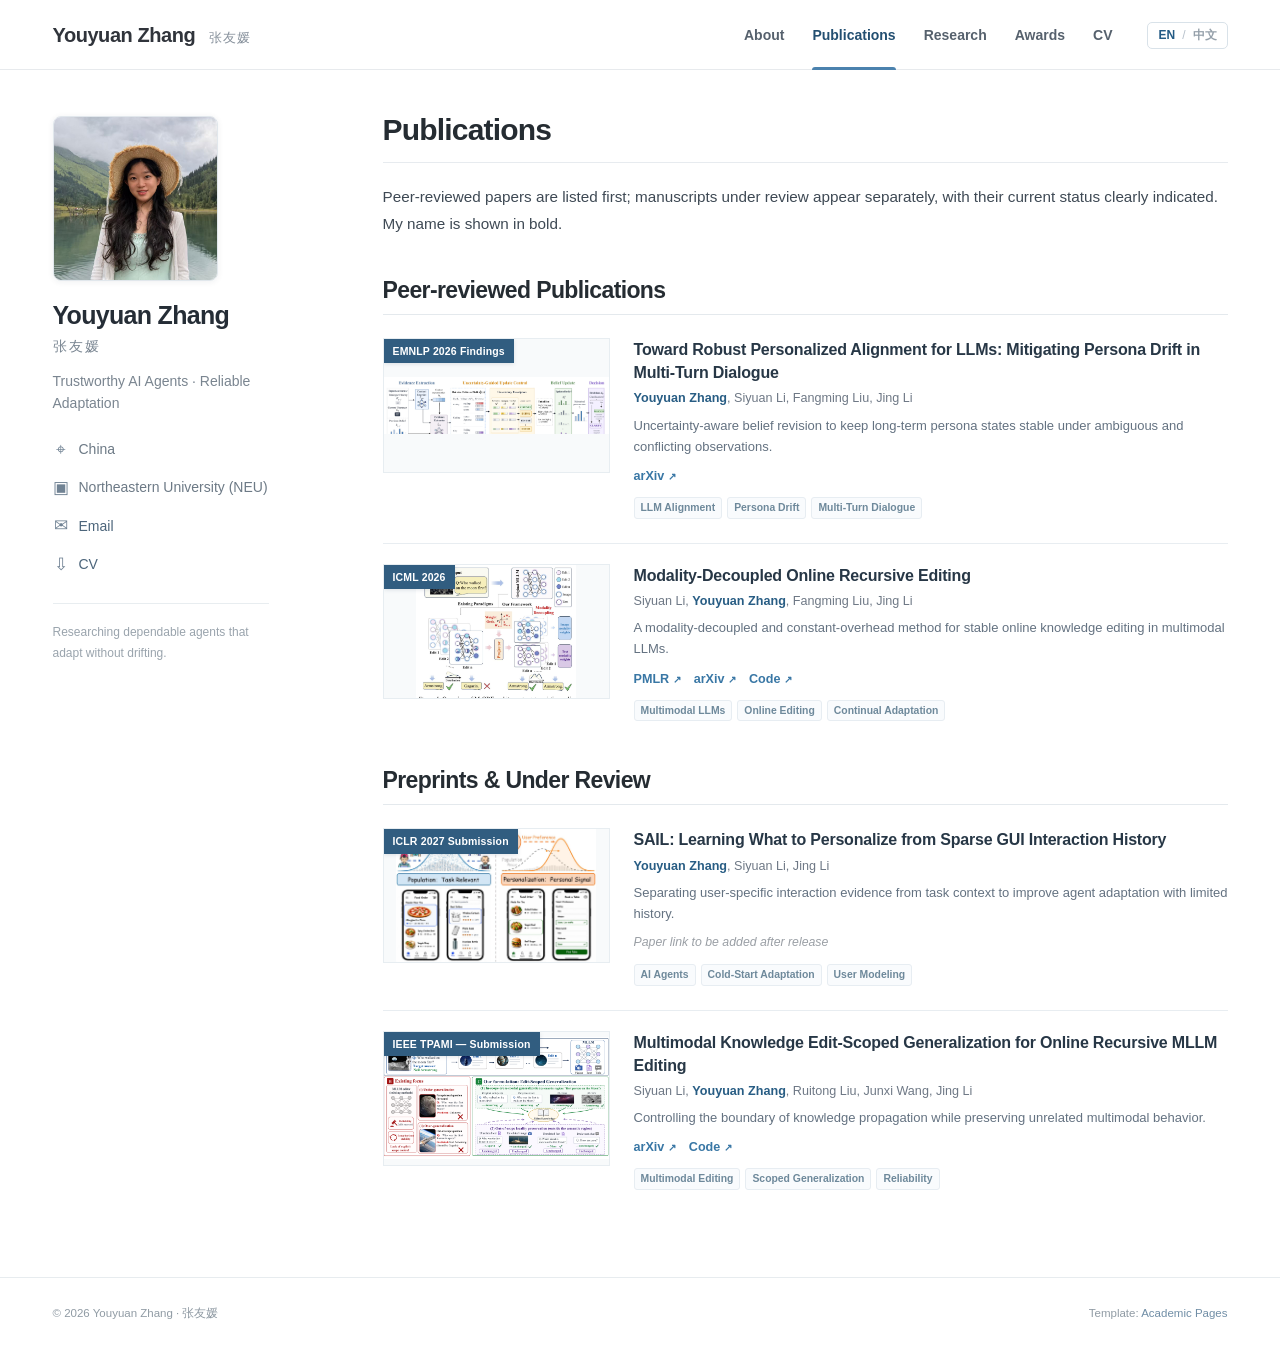
==== publications/index.html @ b9de0657 "Publish Youyuan Zhang academic homepage V5" ====
<!DOCTYPE html>

<html data-lang="en" lang="en">
<head><meta charset="utf-8"/><meta content="width=device-width,initial-scale=1" name="viewport"/><meta content="light" name="color-scheme"/><title>Publications – Youyuan Zhang</title><meta content="Academic homepage of Youyuan Zhang, researching trustworthy AI agents, multimodal learning, and reliable adaptation." name="description"/><link href="../assets/images/avatar.svg" rel="icon" type="image/svg+xml"/><link href="../assets/css/style.css" rel="stylesheet"/><script defer="" src="../assets/js/main.js"></script></head>
<body>
<header class="masthead"><div class="masthead-inner"><a class="site-title" href="../">Youyuan Zhang <span class="site-title-zh">张友媛</span></a><nav aria-label="Main navigation" class="site-nav"><a class="nav-link" href="../"><span class="i18n-en">About</span><span class="i18n-zh" lang="zh-CN">关于</span></a><a aria-current="page" class="nav-link active" href="../publications/"><span class="i18n-en">Publications</span><span class="i18n-zh" lang="zh-CN">论文</span></a><a class="nav-link" href="../research/"><span class="i18n-en">Research</span><span class="i18n-zh" lang="zh-CN">研究</span></a><a class="nav-link" href="../awards/"><span class="i18n-en">Awards</span><span class="i18n-zh" lang="zh-CN">奖项</span></a><a class="nav-link" href="../cv/"><span class="i18n-en">CV</span><span class="i18n-zh" lang="zh-CN">简历</span></a></nav><button aria-label="Switch website language" class="lang-toggle" id="language-toggle" type="button"><span data-choice="en">EN</span><span class="toggle-divider">/</span><span data-choice="zh">中文</span></button></div></header>
<div class="page-grid"><aside aria-label="Profile" class="sidebar"><div class="profile-card"><img alt="Portrait of Youyuan Zhang (张友媛)" class="avatar" src="../assets/images/profile-photo.jpg"/><div class="profile-name">Youyuan Zhang</div><div class="profile-name-zh">张友媛</div><p class="profile-bio"><span class="i18n-en">Trustworthy AI Agents · Reliable Adaptation</span><span class="i18n-zh" lang="zh-CN">可信 AI 智能体 · 可靠适应</span></p><ul class="profile-links">
<li><span aria-hidden="true" class="social-ico">⌖</span><span class="i18n-en">China</span><span class="i18n-zh" lang="zh-CN">中国</span></li>
<li><span aria-hidden="true" class="social-ico">▣</span><span class="i18n-en">Northeastern University (NEU)</span><span class="i18n-zh" lang="zh-CN">东北大学（NEU）</span></li>
<li><a href="mailto:youyuanzhang@outlook.com"><span aria-hidden="true" class="social-ico">✉</span>Email</a></li>
<li><a href="../files/Youyuan_Zhang_CV_Public.pdf" rel="noopener noreferrer" target="_blank"><span aria-hidden="true" class="social-ico">⇩</span>CV</a></li>
</ul><div class="profile-note"><span class="i18n-en">Researching dependable agents that adapt without drifting.</span><span class="i18n-zh" lang="zh-CN">研究能够持续适应且不发生累积漂移的可靠智能体。</span></div></div></aside>
<main class="content"><h1><span class="i18n-en">Publications</span><span class="i18n-zh" lang="zh-CN">论文发表</span></h1><p class="prose compact"><span class="i18n-en">Peer-reviewed papers are listed first; manuscripts under review appear separately, with their current status clearly indicated. My name is shown in bold.</span><span class="i18n-zh" lang="zh-CN">已接收的同行评审论文列于前，投稿与审稿中的论文单独列出，并明确标注当前状态。我的姓名以加粗形式显示。</span></p><section class="page-section" id="accepted"><h2 class="section-title"><span><span class="i18n-en">Peer-reviewed Publications</span><span class="i18n-zh" lang="zh-CN">已接收论文</span></span></h2><article class="paper-row"><div class="paper-visual"><img alt="CORE method illustration" loading="lazy" src="../assets/images/core-framework.png"/><span class="venue-badge">EMNLP 2026 Findings</span></div><div class="paper-meta"><h3 class="paper-title">Toward Robust Personalized Alignment for LLMs: Mitigating Persona Drift in Multi-Turn Dialogue</h3><p class="authors"><strong class="myname">Youyuan Zhang</strong>, Siyuan Li, Fangming Liu, Jing Li</p><p class="paper-abstract"><span class="i18n-en">Uncertainty-aware belief revision to keep long-term persona states stable under ambiguous and conflicting observations.</span><span class="i18n-zh" lang="zh-CN">通过不确定性感知的信念修订，在含糊或冲突反馈下维护长期稳定的用户状态。</span></p><div class="paper-links"><a class="paper-link" href="https://arxiv.org/abs/2609.12373" rel="noopener noreferrer" target="_blank">arXiv <span aria-hidden="true">↗</span></a></div><div class="paper-topics"><span class="topic">LLM Alignment</span> <span class="topic">Persona Drift</span> <span class="topic">Multi-Turn Dialogue</span></div></div></article><article class="paper-row"><div class="paper-visual"><img alt="M-ORE method illustration" loading="lazy" src="../assets/images/more-framework.png"/><span class="venue-badge">ICML 2026</span></div><div class="paper-meta"><h3 class="paper-title">Modality-Decoupled Online Recursive Editing</h3><p class="authors">Siyuan Li, <strong class="myname">Youyuan Zhang</strong>, Fangming Liu, Jing Li</p><p class="paper-abstract"><span class="i18n-en">A modality-decoupled and constant-overhead method for stable online knowledge editing in multimodal LLMs.</span><span class="i18n-zh" lang="zh-CN">通过模态解耦与恒定开销的递归更新，实现多模态大模型的稳定在线知识编辑。</span></p><div class="paper-links"><a class="paper-link" href="https://proceedings.mlr.press/v306/li26ji.html" rel="noopener noreferrer" target="_blank">PMLR <span aria-hidden="true">↗</span></a><a class="paper-link" href="https://arxiv.org/abs/2605.20273" rel="noopener noreferrer" target="_blank">arXiv <span aria-hidden="true">↗</span></a><a class="paper-link" href="https://github.com/lab-klc/M-ORE" rel="noopener noreferrer" target="_blank">Code <span aria-hidden="true">↗</span></a></div><div class="paper-topics"><span class="topic">Multimodal LLMs</span> <span class="topic">Online Editing</span> <span class="topic">Continual Adaptation</span></div></div></article></section><section class="page-section" id="under-review"><h2 class="section-title"><span><span class="i18n-en">Preprints &amp; Under Review</span><span class="i18n-zh" lang="zh-CN">预印本与审稿中</span></span></h2><article class="paper-row"><div class="paper-visual"><img alt="SAIL Figure 1 from the submitted manuscript: task relevance and user signal" loading="lazy" src="../assets/images/sail-figure1.jpg"/><span class="venue-badge">ICLR 2027 Submission</span></div><div class="paper-meta"><h3 class="paper-title">SAIL: Learning What to Personalize from Sparse GUI Interaction History</h3><p class="authors"><strong class="myname">Youyuan Zhang</strong>, Siyuan Li, Jing Li</p><p class="paper-abstract"><span class="i18n-en">Separating user-specific interaction evidence from task context to improve agent adaptation with limited history.</span><span class="i18n-zh" lang="zh-CN">分离用户特异性交互证据与任务上下文，提升有限历史条件下智能体的适应能力。</span></p><div class="paper-links"><span class="not-public"><span class="i18n-en">Paper link to be added after release</span><span class="i18n-zh" lang="zh-CN">论文公开后补充链接</span></span></div><div class="paper-topics"><span class="topic">AI Agents</span> <span class="topic">Cold-Start Adaptation</span> <span class="topic">User Modeling</span></div></div></article><article class="paper-row"><div class="paper-visual"><img alt="ScopeEdit Figure 1 from arXiv: edit-scoped generalization" loading="lazy" src="../assets/images/scopeedit-figure1.png"/><span class="venue-badge">IEEE TPAMI — Submission</span></div><div class="paper-meta"><h3 class="paper-title">Multimodal Knowledge Edit-Scoped Generalization for Online Recursive MLLM Editing</h3><p class="authors">Siyuan Li, <strong class="myname">Youyuan Zhang</strong>, Ruitong Liu, Junxi Wang, Jing Li</p><p class="paper-abstract"><span class="i18n-en">Controlling the boundary of knowledge propagation while preserving unrelated multimodal behavior.</span><span class="i18n-zh" lang="zh-CN">控制编辑知识的泛化边界，并保持与编辑无关的多模态行为。</span></p><div class="paper-links"><a class="paper-link" href="https://arxiv.org/abs/2607.01978" rel="noopener noreferrer" target="_blank">arXiv <span aria-hidden="true">↗</span></a><a class="paper-link" href="https://github.com/lab-klc/ScopeEdit" rel="noopener noreferrer" target="_blank">Code <span aria-hidden="true">↗</span></a></div><div class="paper-topics"><span class="topic">Multimodal Editing</span> <span class="topic">Scoped Generalization</span> <span class="topic">Reliability</span></div></div></article></section></main></div>
<footer class="footer"><div class="footer-inner"><span>© 2026 Youyuan Zhang · 张友媛</span><span class="template-credit">Template: <a href="https://github.com/academicpages/academicpages.github.io" rel="noopener noreferrer" target="_blank">Academic Pages</a></span></div></footer>
</body></html>
---- assets/css/style.css ----
:root{--bg:#fff;--ink:#262f3a;--light-ink:#526170;--muted:#8090a0;--border:#e4e9ee;--link:#316f9e;--blue:#294c68;--soft:#f5f8fb;--accent:#2a709d}
*{box-sizing:border-box}html{font-size:16px;scroll-behavior:smooth}body{margin:0;background:var(--bg);color:var(--ink);font-family:-apple-system,BlinkMacSystemFont,"Segoe UI",Roboto,"Helvetica Neue",Arial,"Noto Sans", "PingFang SC","Microsoft YaHei",sans-serif;-webkit-font-smoothing:antialiased;font-size:15px;line-height:1.75}a{color:var(--link);text-decoration:none}a:hover{text-decoration:underline;color:#174e7b}img{max-width:100%}h1,h2,h3,p{margin-top:0}h1,h2,h3{letter-spacing:-.027em;color:#252c32}p{margin-bottom:15px}
.i18n-zh{display:none}html[data-lang="zh"] .i18n-en{display:none!important}html[data-lang="zh"] .i18n-zh{display:initial!important}
.masthead{height:70px;border-bottom:1px solid #e7eaed;background:#fff;position:relative;z-index:10}.masthead-inner{max-width:1215px;padding:0 20px;margin:auto;display:flex;align-items:center;min-height:69px;gap:20px}.site-title{font-weight:750;font-size:20px;white-space:nowrap;color:#30343b;line-height:1.2;letter-spacing:-.45px}.site-title-zh{font-weight:500;font-size:13px;letter-spacing:1px;color:#87919c;padding-left:9px}.site-title:hover{color:#30343b;text-decoration:none}.site-nav{display:flex;gap:2px;align-items:stretch;margin-left:auto;height:70px;white-space:nowrap}.nav-link{display:inline-flex;align-items:center;justify-content:center;padding:0 13px;position:relative;color:#56616d;font-size:14px;font-weight:560}.nav-link:hover{color:#1e4b71;text-decoration:none}.nav-link.active{color:#234f71}.nav-link.active:after{content:"";height:3px;position:absolute;left:13px;right:13px;bottom:0;background:#4b82ae;border-radius:10px 10px 0 0}.lang-toggle{cursor:pointer;display:flex;align-items:center;justify-content:center;gap:7px;white-space:nowrap;border:1px solid #d9e2e9;color:#526577;background:#fff;border-radius:5px;padding:4px 10px;margin-left:2px;font-size:12px;font-weight:600}.lang-toggle [data-choice="en"]{color:#245b85}html[data-lang="zh"] .lang-toggle [data-choice="en"]{color:#95a0aa}html[data-lang="zh"] .lang-toggle [data-choice="zh"]{color:#245b85}.lang-toggle [data-choice="zh"]{color:#95a0aa}.toggle-divider{color:#b7c1cb;font-weight:400}
.page-grid{max-width:1215px;margin:39px auto 80px;padding:0 20px;display:grid;grid-template-columns:257px minmax(0,1fr);gap:73px;align-items:start}.sidebar{min-width:0}.profile-card{padding-top:7px}.avatar{height:175px;width:175px;object-fit:cover;border-radius:50%;border:1px solid #dce5ee;display:block;margin-bottom:18px}.profile-name{font-size:25px;font-weight:750;letter-spacing:-.7px;line-height:1.22;color:#252d36}.profile-name-zh{font-size:14px;color:#7b8793;margin-top:3px;letter-spacing:2px}.profile-bio{font-size:14px;color:#7a8590;max-width:236px;line-height:1.6;margin:12px 0 22px}.profile-links{list-style:none;margin:0;padding:0}.profile-links li{font-size:14px;color:#6d7a86;margin-bottom:12px;display:flex;align-items:center;gap:9px;line-height:1.55}.profile-links a{color:#4c657b;display:flex;align-items:center;gap:9px}.profile-links a:hover{color:#0d608f}.social-ico{display:inline-flex;justify-content:center;align-items:center;font-family:Arial,sans-serif;font-size:17px;font-weight:500;color:#718394;width:17px;flex:0 0 17px}.profile-note{margin-top:25px;padding-top:18px;border-top:1px solid #e8edf0;max-width:216px;color:#9aa4ad;font-size:12px;line-height:1.7}
.content{min-width:0;max-width:880px}.content>h1{font-size:30px;font-weight:750;line-height:1.25;margin:2px 0 20px;padding-bottom:13px;border-bottom:1px solid #e7ebef}.lead{margin-top:9px}.prose{font-size:15.25px;line-height:1.82;color:#3e4954;max-width:850px;text-wrap:pretty}.prose b,.prose strong{color:#233f56}.prose.compact{margin-top:17px;margin-bottom:24px}.research-tags{display:flex;gap:8px;flex-wrap:wrap;margin:20px 0 15px}.topic{display:inline-block;vertical-align:middle;font-size:11.5px;font-weight:620;line-height:1.5;color:#61798e;border:1px solid #dce6ee;background:#f7fafc;border-radius:3px;padding:3px 8px;white-space:nowrap}
.page-section{margin-top:37px}.section-title{font-size:23px;font-weight:750;line-height:1.35;margin-bottom:16px;padding-bottom:8px;border-bottom:1px solid #e4e9ed;display:flex;gap:9px;align-items:center}.section-emoji{font-size:21px;line-height:1.3;font-weight:400}.timeline-entry{display:grid;grid-template-columns:155px 1fr;gap:10px;padding:8px 0}.timeline-date{font-size:13px;color:#61788d;font-style:italic;padding-top:3px;white-space:nowrap}.timeline-content{font-size:14px;color:#506070}.timeline-content strong{font-size:15px;color:#334859}.text-muted{color:#778897;font-size:13px;margin-top:2px}.text-muted b{color:#506d84}
.news-list{list-style:none;padding:0;margin:7px 0}.news-list li{display:grid;grid-template-columns:86px 1fr;gap:11px;margin:0 0 11px;font-size:14.5px;color:#465361;line-height:1.7}.news-list time{color:#376c90;font-weight:700;font-size:13.5px;line-height:1.82;white-space:nowrap}.news-list strong{color:#354958}.simple-list{margin:6px 0 0;padding-left:18px;color:#4c5866}.simple-list li{margin-bottom:7px;font-size:14px}.inline-more{display:inline-block;font-size:13px;margin-top:13px}
.paper-row{display:grid;grid-template-columns:227px 1fr;gap:24px;padding:20px 0 24px;border-bottom:1px solid #e8edf1;min-height:167px}.paper-row:first-of-type{padding-top:7px}.paper-row:last-child{border-bottom:0;padding-bottom:7px}.paper-visual{width:227px;height:135px;position:relative;background:#f8fafb;border:1px solid #e7edf1;display:flex;align-items:center;justify-content:center;overflow:hidden}.paper-visual img{width:100%;height:100%;object-fit:contain}.venue-badge{display:block;position:absolute;left:0;top:0;background:#315d80;color:#fff;font-size:10.5px;letter-spacing:.15px;padding:3px 9px;font-weight:700;box-shadow:0 1px 4px #1d355320}.paper-meta{min-width:0}.paper-title{font-size:16px;font-weight:730;margin:0 0 4px;line-height:1.45;letter-spacing:-.2px;color:#273746}.authors{font-size:12.6px;color:#6e7885;line-height:1.6;margin:0 0 6px}.myname{color:#285d84;font-weight:760}.paper-abstract{font-size:13px;color:#647281;line-height:1.64;margin:5px 0 8px}.paper-links{display:flex;align-items:center;gap:13px;flex-wrap:wrap;margin:7px 0 10px}.paper-link{font-size:12.6px;font-weight:700;color:#3977a5}.paper-link span{font-size:10px}.not-public{font-size:12.3px;color:#9a9fa5;font-style:italic}.paper-topics{display:flex;gap:5px;flex-wrap:wrap}.paper-topics .topic{font-size:10.4px;padding:2px 6px;color:#6e899b;background:#f9fbfd;border-color:#e7edf2}
.focus-grid{display:grid;grid-template-columns:repeat(3,minmax(0,1fr));gap:12px}.focus-card{padding:16px 18px 17px;border:1px solid #e2e9ef;background:#f9fbfd;border-radius:4px}.focus-number{font-size:12px;font-weight:700;color:#6491ad}.focus-card h3{font-size:15px;margin:6px 0 7px;color:#314c61}.focus-card p{font-size:12.7px;line-height:1.65;color:#6b7885;margin:0}.exp-entry{display:grid;grid-template-columns:150px 1fr;gap:20px;border-bottom:1px solid #edf0f2;padding:12px 0 16px}.exp-entry:last-child{border:0}.exp-dates{font-size:13px;color:#62819b;padding-top:3px}.exp-body h3{margin:0 0 4px;font-size:16px;color:#364e61}.exp-body p{margin:0;color:#5d6b79;font-size:13.7px;line-height:1.78}.exp-body .exp-sub{color:#8996a1;margin:-2px 0 7px;font-size:12.4px}.skill-table{border-top:1px solid #e4e9ed}.skill-table>div{padding:13px 0;border-bottom:1px solid #e8edf0;display:grid;grid-template-columns:128px 1fr;gap:15px;line-height:1.7;font-size:13.2px}.skill-table strong{color:#476784}.skill-table span{color:#667482}
.award-summary{display:grid;grid-template-columns:repeat(3,minmax(0,1fr));border:1px solid #e2eaf0;border-radius:5px;background:#f8fafc;margin:18px 0 34px}.stat{padding:21px 10px 22px;text-align:center;border-right:1px solid #e2eaf0}.stat:last-child{border:0}.stat-val{font-family:Georgia,serif;font-size:32px;font-weight:700;color:#305d7e;display:block;line-height:1.3}.stat-label{font-size:12.3px;color:#7b8792}.award-list{list-style:none;padding:0;margin:0}.award-list li{display:flex;justify-content:space-between;gap:20px;align-items:baseline;padding:13px 2px;border-bottom:1px solid #edf1f3;line-height:1.5}.award-list strong{font-size:14px;color:#415668;font-weight:630}.award-list span{font-size:12.5px;color:#7890a1;white-space:nowrap}.download-row{display:flex;align-items:center;gap:17px;margin:22px 0 23px;flex-wrap:wrap}.primary-button{padding:8px 15px;border-radius:4px;background:#315f84;color:white;font-size:13px;font-weight:700}.primary-button:hover{background:#214d70;text-decoration:none;color:white}.download-row>span{font-size:12.6px;color:#8e9aa5}.pdf-viewer{display:block;border:1px solid #e3e8ed;width:100%;min-height:960px;background:#f6f7f8;border-radius:4px}
.footer{border-top:1px solid #e7ecef;color:#909ba4;font-size:11.5px;padding:25px 0 34px;margin-top:50px}.footer-inner{max-width:1215px;padding:0 20px;margin:auto;display:flex;justify-content:space-between;gap:14px;flex-wrap:wrap}.footer a{color:#708ea6}
@media(max-width:1020px){.page-grid{gap:38px;grid-template-columns:205px 1fr}.avatar{width:156px;height:156px}.profile-name{font-size:22px}.site-title-zh{display:none}.paper-row{grid-template-columns:200px 1fr;gap:17px}.paper-visual{width:200px;height:126px}.paper-title{font-size:14.7px}}
@media(max-width:760px){.masthead{height:auto}.masthead-inner{min-height:59px;padding:7px 17px;flex-wrap:wrap;row-gap:0}.site-title{font-size:19px;flex:1}.site-nav{order:3;width:100%;height:43px;margin:0;gap:2px;justify-content:space-between;overflow:auto}.nav-link{font-size:12.2px;padding:0 7px;min-width:fit-content}.nav-link.active:after{left:7px;right:7px}.lang-toggle{margin-left:auto}.page-grid{display:block;margin:27px auto 47px;padding:0 19px}.sidebar{border-bottom:1px solid #e7edf0;margin-bottom:26px;padding-bottom:19px}.profile-card{display:grid;grid-template-columns:106px 1fr;column-gap:16px;align-items:start;padding:0}.avatar{width:102px;height:102px;grid-row:span 4;margin:0}.profile-name{font-size:20px;margin-top:0}.profile-name-zh{margin-top:1px}.profile-bio{margin:8px 0 12px;max-width:none;font-size:12px}.profile-links{grid-column:2;display:flex;gap:12px;flex-wrap:wrap}.profile-links li{font-size:11.5px;margin:0}.profile-links li:nth-child(1),.profile-links li:nth-child(2){display:none}.social-ico{font-size:14px}.profile-note{display:none}.content>h1{font-size:26px}.page-section{margin-top:32px}.paper-row{grid-template-columns:160px 1fr;gap:14px}.paper-visual{width:160px;height:116px}.paper-title{font-size:14.3px}.paper-abstract{display:none}.authors{font-size:11.5px}.paper-topics .topic{font-size:10px}.venue-badge{font-size:9px}.focus-grid{grid-template-columns:1fr}.exp-entry{grid-template-columns:1fr;gap:3px}.exp-dates{padding:0}.pdf-viewer{min-height:560px}}
@media(max-width:485px){.page-grid{padding:0 15px}.content>h1{font-size:24px}.prose{font-size:14.6px}.section-title{font-size:21px}.paper-row{grid-template-columns:1fr;gap:9px;padding:18px 0}.paper-visual{width:100%;height:143px}.paper-meta{padding:0 1px}.paper-abstract{display:block;font-size:12.6px}.paper-title{font-size:15px}.paper-topics .topic{font-size:10.5px}.timeline-entry{grid-template-columns:1fr;gap:1px}.timeline-date{font-size:12px}.news-list li{grid-template-columns:70px 1fr;gap:4px}.news-list time{font-size:12px}.news-list div{font-size:13px}.award-summary{grid-template-columns:repeat(3,minmax(0,1fr))}.stat-val{font-size:25px}.stat-label{font-size:10px}.award-list li{align-items:flex-start;flex-direction:column;gap:6px}}
@media(prefers-reduced-motion:reduce){html{scroll-behavior:auto}}
/* Keep academic section titles and sidebar download links together. */
.section-title>span:not(.section-emoji){flex:1;white-space:nowrap}
.profile-links li a{white-space:nowrap}
/* Long bilingual section headings wrap gracefully on narrow phones. */
@media(max-width:420px){.section-title>span:not(.section-emoji){white-space:normal;overflow-wrap:anywhere}}
/* Spacing for the additional Sony engineering project in the Research section. */
.exp-body .exp-detail{margin-top:9px}

/* v3: Full-frame photo rather than the former large circular face crop. */
.avatar{display:block;width:165px;height:auto;aspect-ratio:auto;object-fit:contain;object-position:center;border-radius:8px;border:1px solid #e1e7ec;box-shadow:0 1px 6px rgba(24,45,61,.07);margin-bottom:19px}
@media(max-width:1020px){.avatar{width:155px;height:auto;border-radius:8px}}
@media(max-width:760px){.avatar{width:104px;height:auto;border-radius:6px}}
/* The full home experience and awards now have comfortable scanning rhythm. */
#experience .exp-entry{padding:13px 0 18px}
#experience .exp-body p{margin-bottom:8px}
#experience .exp-body .exp-sub{margin-bottom:8px}
#experience .exp-detail{margin-top:7px}
.experience-skills{margin-top:13px;padding:12px 15px;background:#f8fafc;border-left:3px solid #a6c2d7;display:flex;flex-wrap:wrap;column-gap:15px;row-gap:2px;font-size:12.5px;color:#667c8d;line-height:1.8}
.experience-skills strong{color:#3b617d}
.home-awards .award-intro{font-size:13.5px;color:#667787;line-height:1.7;margin:3px 0 18px}
.home-awards .award-intro strong{color:#3c647f}
.award-subtitle{font-size:15.5px;font-weight:690;letter-spacing:0;color:#3e5b70;margin:21px 0 8px}
.home-award-list{border-top:1px solid #edf1f3}
.home-award-list li{padding:9px 2px;align-items:baseline}
.home-award-list li strong{font-size:13.8px;line-height:1.5;flex:1 1 auto;min-width:0}
.home-award-list li .award-result{font-size:12.3px;color:#688299;flex:0 0 auto;text-align:right;white-space:normal;max-width:43%}
@media(max-width:620px){.home-award-list li{flex-direction:column;gap:2px;align-items:flex-start}.home-award-list li .award-result{max-width:100%;text-align:left}.experience-skills{font-size:12px}}
@media(max-width:620px){.home-award-list li strong{display:block;width:100%;max-width:100%;overflow-wrap:anywhere}}
.home-award-list li strong .i18n-en,.home-award-list li strong .i18n-zh{white-space:normal;overflow-wrap:anywhere;font-size:inherit;color:inherit}
.home-award-list li .award-result .i18n-en,.home-award-list li .award-result .i18n-zh{white-space:normal}
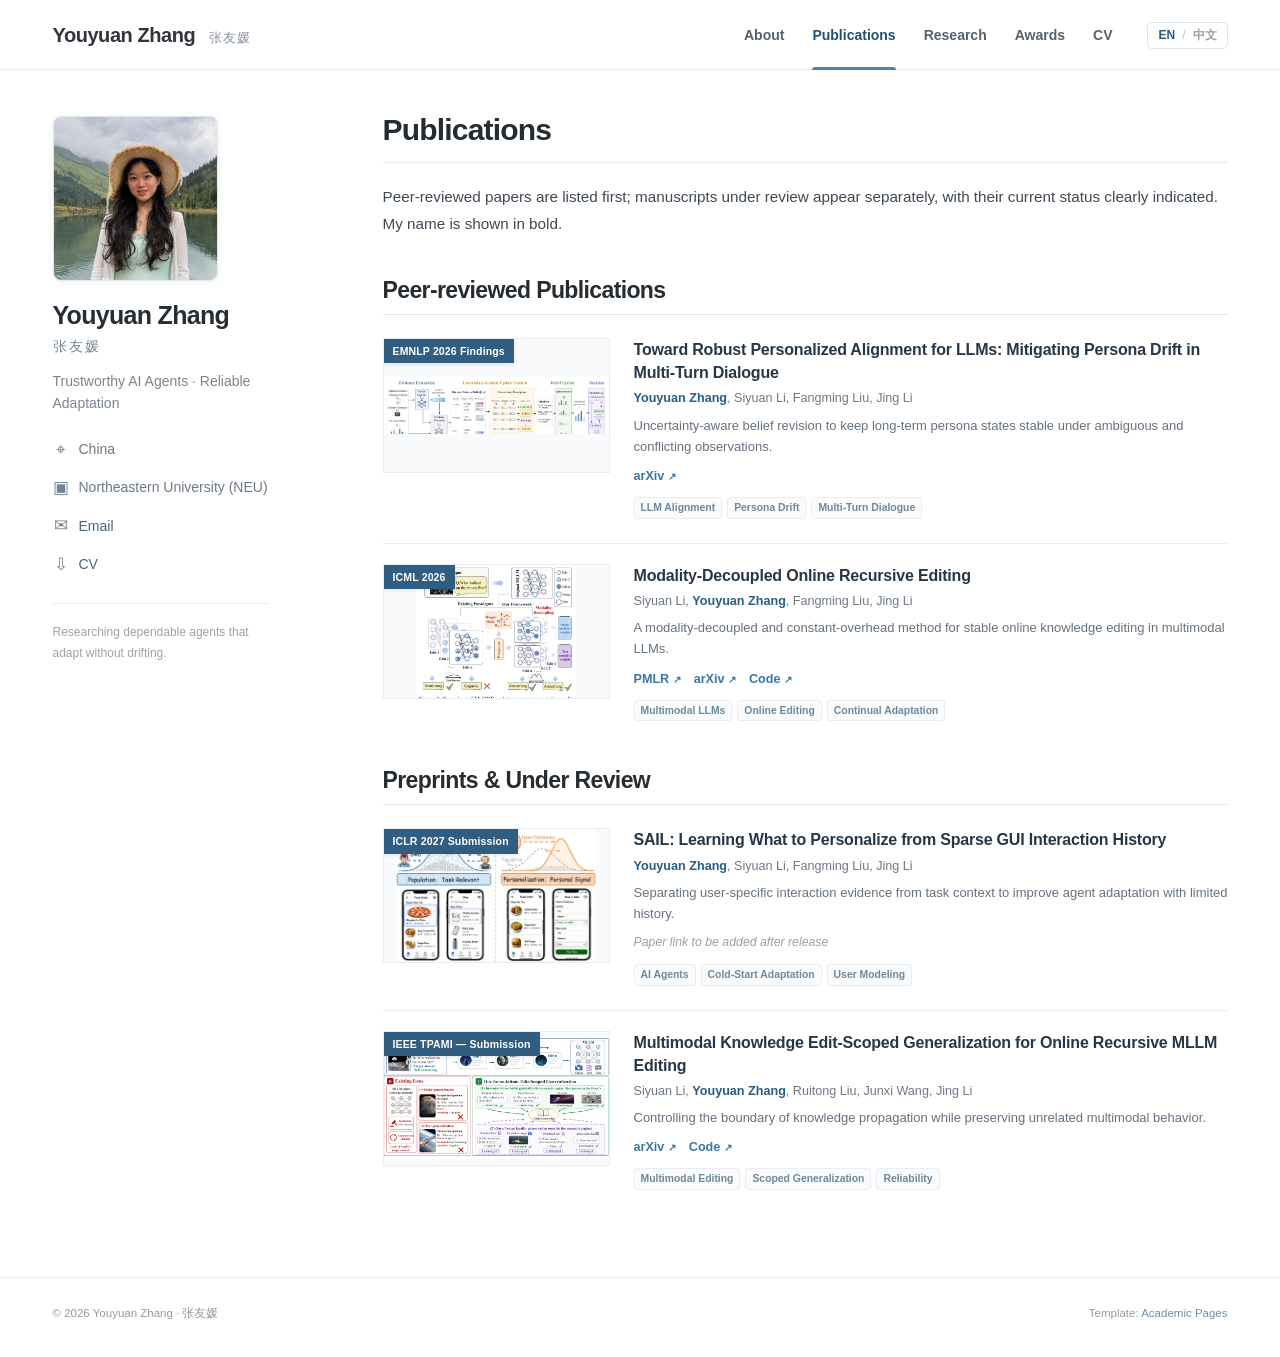
==== commit 06e66ab9: "Add Fangming Liu to SAIL author list" ====
--- a/publications/index.html
+++ b/publications/index.html
@@ -10,6 +10,6 @@
 <li><a href="mailto:youyuanzhang@outlook.com"><span aria-hidden="true" class="social-ico">✉</span>Email</a></li>
 <li><a href="../files/Youyuan_Zhang_CV_Public.pdf" rel="noopener noreferrer" target="_blank"><span aria-hidden="true" class="social-ico">⇩</span>CV</a></li>
 </ul><div class="profile-note"><span class="i18n-en">Researching dependable agents that adapt without drifting.</span><span class="i18n-zh" lang="zh-CN">研究能够持续适应且不发生累积漂移的可靠智能体。</span></div></div></aside>
-<main class="content"><h1><span class="i18n-en">Publications</span><span class="i18n-zh" lang="zh-CN">论文发表</span></h1><p class="prose compact"><span class="i18n-en">Peer-reviewed papers are listed first; manuscripts under review appear separately, with their current status clearly indicated. My name is shown in bold.</span><span class="i18n-zh" lang="zh-CN">已接收的同行评审论文列于前，投稿与审稿中的论文单独列出，并明确标注当前状态。我的姓名以加粗形式显示。</span></p><section class="page-section" id="accepted"><h2 class="section-title"><span><span class="i18n-en">Peer-reviewed Publications</span><span class="i18n-zh" lang="zh-CN">已接收论文</span></span></h2><article class="paper-row"><div class="paper-visual"><img alt="CORE method illustration" loading="lazy" src="../assets/images/core-framework.png"/><span class="venue-badge">EMNLP 2026 Findings</span></div><div class="paper-meta"><h3 class="paper-title">Toward Robust Personalized Alignment for LLMs: Mitigating Persona Drift in Multi-Turn Dialogue</h3><p class="authors"><strong class="myname">Youyuan Zhang</strong>, Siyuan Li, Fangming Liu, Jing Li</p><p class="paper-abstract"><span class="i18n-en">Uncertainty-aware belief revision to keep long-term persona states stable under ambiguous and conflicting observations.</span><span class="i18n-zh" lang="zh-CN">通过不确定性感知的信念修订，在含糊或冲突反馈下维护长期稳定的用户状态。</span></p><div class="paper-links"><a class="paper-link" href="https://arxiv.org/abs/2609.12373" rel="noopener noreferrer" target="_blank">arXiv <span aria-hidden="true">↗</span></a></div><div class="paper-topics"><span class="topic">LLM Alignment</span> <span class="topic">Persona Drift</span> <span class="topic">Multi-Turn Dialogue</span></div></div></article><article class="paper-row"><div class="paper-visual"><img alt="M-ORE method illustration" loading="lazy" src="../assets/images/more-framework.png"/><span class="venue-badge">ICML 2026</span></div><div class="paper-meta"><h3 class="paper-title">Modality-Decoupled Online Recursive Editing</h3><p class="authors">Siyuan Li, <strong class="myname">Youyuan Zhang</strong>, Fangming Liu, Jing Li</p><p class="paper-abstract"><span class="i18n-en">A modality-decoupled and constant-overhead method for stable online knowledge editing in multimodal LLMs.</span><span class="i18n-zh" lang="zh-CN">通过模态解耦与恒定开销的递归更新，实现多模态大模型的稳定在线知识编辑。</span></p><div class="paper-links"><a class="paper-link" href="https://proceedings.mlr.press/v306/li26ji.html" rel="noopener noreferrer" target="_blank">PMLR <span aria-hidden="true">↗</span></a><a class="paper-link" href="https://arxiv.org/abs/2605.20273" rel="noopener noreferrer" target="_blank">arXiv <span aria-hidden="true">↗</span></a><a class="paper-link" href="https://github.com/lab-klc/M-ORE" rel="noopener noreferrer" target="_blank">Code <span aria-hidden="true">↗</span></a></div><div class="paper-topics"><span class="topic">Multimodal LLMs</span> <span class="topic">Online Editing</span> <span class="topic">Continual Adaptation</span></div></div></article></section><section class="page-section" id="under-review"><h2 class="section-title"><span><span class="i18n-en">Preprints &amp; Under Review</span><span class="i18n-zh" lang="zh-CN">预印本与审稿中</span></span></h2><article class="paper-row"><div class="paper-visual"><img alt="SAIL Figure 1 from the submitted manuscript: task relevance and user signal" loading="lazy" src="../assets/images/sail-figure1.jpg"/><span class="venue-badge">ICLR 2027 Submission</span></div><div class="paper-meta"><h3 class="paper-title">SAIL: Learning What to Personalize from Sparse GUI Interaction History</h3><p class="authors"><strong class="myname">Youyuan Zhang</strong>, Siyuan Li, Jing Li</p><p class="paper-abstract"><span class="i18n-en">Separating user-specific interaction evidence from task context to improve agent adaptation with limited history.</span><span class="i18n-zh" lang="zh-CN">分离用户特异性交互证据与任务上下文，提升有限历史条件下智能体的适应能力。</span></p><div class="paper-links"><span class="not-public"><span class="i18n-en">Paper link to be added after release</span><span class="i18n-zh" lang="zh-CN">论文公开后补充链接</span></span></div><div class="paper-topics"><span class="topic">AI Agents</span> <span class="topic">Cold-Start Adaptation</span> <span class="topic">User Modeling</span></div></div></article><article class="paper-row"><div class="paper-visual"><img alt="ScopeEdit Figure 1 from arXiv: edit-scoped generalization" loading="lazy" src="../assets/images/scopeedit-figure1.png"/><span class="venue-badge">IEEE TPAMI — Submission</span></div><div class="paper-meta"><h3 class="paper-title">Multimodal Knowledge Edit-Scoped Generalization for Online Recursive MLLM Editing</h3><p class="authors">Siyuan Li, <strong class="myname">Youyuan Zhang</strong>, Ruitong Liu, Junxi Wang, Jing Li</p><p class="paper-abstract"><span class="i18n-en">Controlling the boundary of knowledge propagation while preserving unrelated multimodal behavior.</span><span class="i18n-zh" lang="zh-CN">控制编辑知识的泛化边界，并保持与编辑无关的多模态行为。</span></p><div class="paper-links"><a class="paper-link" href="https://arxiv.org/abs/2607.01978" rel="noopener noreferrer" target="_blank">arXiv <span aria-hidden="true">↗</span></a><a class="paper-link" href="https://github.com/lab-klc/ScopeEdit" rel="noopener noreferrer" target="_blank">Code <span aria-hidden="true">↗</span></a></div><div class="paper-topics"><span class="topic">Multimodal Editing</span> <span class="topic">Scoped Generalization</span> <span class="topic">Reliability</span></div></div></article></section></main></div>
+<main class="content"><h1><span class="i18n-en">Publications</span><span class="i18n-zh" lang="zh-CN">论文发表</span></h1><p class="prose compact"><span class="i18n-en">Peer-reviewed papers are listed first; manuscripts under review appear separately, with their current status clearly indicated. My name is shown in bold.</span><span class="i18n-zh" lang="zh-CN">已接收的同行评审论文列于前，投稿与审稿中的论文单独列出，并明确标注当前状态。我的姓名以加粗形式显示。</span></p><section class="page-section" id="accepted"><h2 class="section-title"><span><span class="i18n-en">Peer-reviewed Publications</span><span class="i18n-zh" lang="zh-CN">已接收论文</span></span></h2><article class="paper-row"><div class="paper-visual"><img alt="CORE method illustration" loading="lazy" src="../assets/images/core-framework.png"/><span class="venue-badge">EMNLP 2026 Findings</span></div><div class="paper-meta"><h3 class="paper-title">Toward Robust Personalized Alignment for LLMs: Mitigating Persona Drift in Multi-Turn Dialogue</h3><p class="authors"><strong class="myname">Youyuan Zhang</strong>, Siyuan Li, Fangming Liu, Jing Li</p><p class="paper-abstract"><span class="i18n-en">Uncertainty-aware belief revision to keep long-term persona states stable under ambiguous and conflicting observations.</span><span class="i18n-zh" lang="zh-CN">通过不确定性感知的信念修订，在含糊或冲突反馈下维护长期稳定的用户状态。</span></p><div class="paper-links"><a class="paper-link" href="https://arxiv.org/abs/2609.12373" rel="noopener noreferrer" target="_blank">arXiv <span aria-hidden="true">↗</span></a></div><div class="paper-topics"><span class="topic">LLM Alignment</span> <span class="topic">Persona Drift</span> <span class="topic">Multi-Turn Dialogue</span></div></div></article><article class="paper-row"><div class="paper-visual"><img alt="M-ORE method illustration" loading="lazy" src="../assets/images/more-framework.png"/><span class="venue-badge">ICML 2026</span></div><div class="paper-meta"><h3 class="paper-title">Modality-Decoupled Online Recursive Editing</h3><p class="authors">Siyuan Li, <strong class="myname">Youyuan Zhang</strong>, Fangming Liu, Jing Li</p><p class="paper-abstract"><span class="i18n-en">A modality-decoupled and constant-overhead method for stable online knowledge editing in multimodal LLMs.</span><span class="i18n-zh" lang="zh-CN">通过模态解耦与恒定开销的递归更新，实现多模态大模型的稳定在线知识编辑。</span></p><div class="paper-links"><a class="paper-link" href="https://proceedings.mlr.press/v306/li26ji.html" rel="noopener noreferrer" target="_blank">PMLR <span aria-hidden="true">↗</span></a><a class="paper-link" href="https://arxiv.org/abs/2605.20273" rel="noopener noreferrer" target="_blank">arXiv <span aria-hidden="true">↗</span></a><a class="paper-link" href="https://github.com/lab-klc/M-ORE" rel="noopener noreferrer" target="_blank">Code <span aria-hidden="true">↗</span></a></div><div class="paper-topics"><span class="topic">Multimodal LLMs</span> <span class="topic">Online Editing</span> <span class="topic">Continual Adaptation</span></div></div></article></section><section class="page-section" id="under-review"><h2 class="section-title"><span><span class="i18n-en">Preprints &amp; Under Review</span><span class="i18n-zh" lang="zh-CN">预印本与审稿中</span></span></h2><article class="paper-row"><div class="paper-visual"><img alt="SAIL Figure 1 from the submitted manuscript: task relevance and user signal" loading="lazy" src="../assets/images/sail-figure1.jpg"/><span class="venue-badge">ICLR 2027 Submission</span></div><div class="paper-meta"><h3 class="paper-title">SAIL: Learning What to Personalize from Sparse GUI Interaction History</h3><p class="authors"><strong class="myname">Youyuan Zhang</strong>, Siyuan Li, Fangming Liu, Jing Li</p><p class="paper-abstract"><span class="i18n-en">Separating user-specific interaction evidence from task context to improve agent adaptation with limited history.</span><span class="i18n-zh" lang="zh-CN">分离用户特异性交互证据与任务上下文，提升有限历史条件下智能体的适应能力。</span></p><div class="paper-links"><span class="not-public"><span class="i18n-en">Paper link to be added after release</span><span class="i18n-zh" lang="zh-CN">论文公开后补充链接</span></span></div><div class="paper-topics"><span class="topic">AI Agents</span> <span class="topic">Cold-Start Adaptation</span> <span class="topic">User Modeling</span></div></div></article><article class="paper-row"><div class="paper-visual"><img alt="ScopeEdit Figure 1 from arXiv: edit-scoped generalization" loading="lazy" src="../assets/images/scopeedit-figure1.png"/><span class="venue-badge">IEEE TPAMI — Submission</span></div><div class="paper-meta"><h3 class="paper-title">Multimodal Knowledge Edit-Scoped Generalization for Online Recursive MLLM Editing</h3><p class="authors">Siyuan Li, <strong class="myname">Youyuan Zhang</strong>, Ruitong Liu, Junxi Wang, Jing Li</p><p class="paper-abstract"><span class="i18n-en">Controlling the boundary of knowledge propagation while preserving unrelated multimodal behavior.</span><span class="i18n-zh" lang="zh-CN">控制编辑知识的泛化边界，并保持与编辑无关的多模态行为。</span></p><div class="paper-links"><a class="paper-link" href="https://arxiv.org/abs/2607.01978" rel="noopener noreferrer" target="_blank">arXiv <span aria-hidden="true">↗</span></a><a class="paper-link" href="https://github.com/lab-klc/ScopeEdit" rel="noopener noreferrer" target="_blank">Code <span aria-hidden="true">↗</span></a></div><div class="paper-topics"><span class="topic">Multimodal Editing</span> <span class="topic">Scoped Generalization</span> <span class="topic">Reliability</span></div></div></article></section></main></div>
 <footer class="footer"><div class="footer-inner"><span>© 2026 Youyuan Zhang · 张友媛</span><span class="template-credit">Template: <a href="https://github.com/academicpages/academicpages.github.io" rel="noopener noreferrer" target="_blank">Academic Pages</a></span></div></footer>
 </body></html>
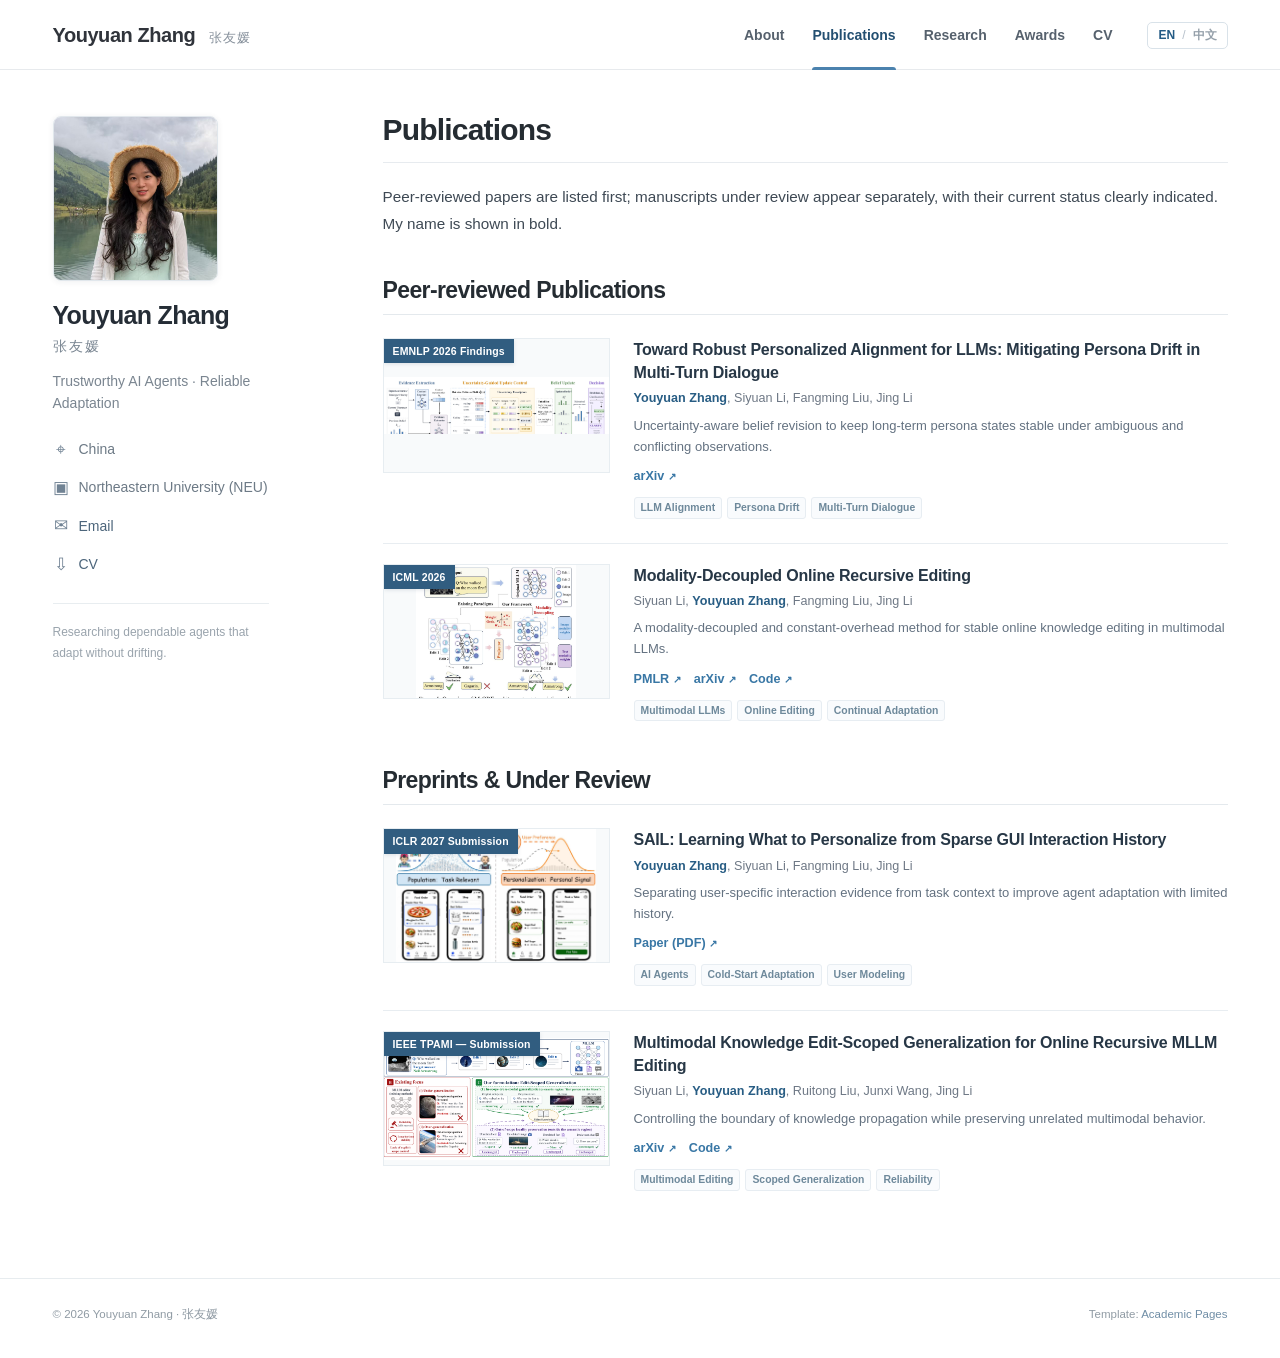
==== commit dbfd8531: "Publish SAIL manuscript PDF and link from homepage" ====
--- a/publications/index.html
+++ b/publications/index.html
@@ -10,6 +10,6 @@
 <li><a href="mailto:youyuanzhang@outlook.com"><span aria-hidden="true" class="social-ico">✉</span>Email</a></li>
 <li><a href="../files/Youyuan_Zhang_CV_Public.pdf" rel="noopener noreferrer" target="_blank"><span aria-hidden="true" class="social-ico">⇩</span>CV</a></li>
 </ul><div class="profile-note"><span class="i18n-en">Researching dependable agents that adapt without drifting.</span><span class="i18n-zh" lang="zh-CN">研究能够持续适应且不发生累积漂移的可靠智能体。</span></div></div></aside>
-<main class="content"><h1><span class="i18n-en">Publications</span><span class="i18n-zh" lang="zh-CN">论文发表</span></h1><p class="prose compact"><span class="i18n-en">Peer-reviewed papers are listed first; manuscripts under review appear separately, with their current status clearly indicated. My name is shown in bold.</span><span class="i18n-zh" lang="zh-CN">已接收的同行评审论文列于前，投稿与审稿中的论文单独列出，并明确标注当前状态。我的姓名以加粗形式显示。</span></p><section class="page-section" id="accepted"><h2 class="section-title"><span><span class="i18n-en">Peer-reviewed Publications</span><span class="i18n-zh" lang="zh-CN">已接收论文</span></span></h2><article class="paper-row"><div class="paper-visual"><img alt="CORE method illustration" loading="lazy" src="../assets/images/core-framework.png"/><span class="venue-badge">EMNLP 2026 Findings</span></div><div class="paper-meta"><h3 class="paper-title">Toward Robust Personalized Alignment for LLMs: Mitigating Persona Drift in Multi-Turn Dialogue</h3><p class="authors"><strong class="myname">Youyuan Zhang</strong>, Siyuan Li, Fangming Liu, Jing Li</p><p class="paper-abstract"><span class="i18n-en">Uncertainty-aware belief revision to keep long-term persona states stable under ambiguous and conflicting observations.</span><span class="i18n-zh" lang="zh-CN">通过不确定性感知的信念修订，在含糊或冲突反馈下维护长期稳定的用户状态。</span></p><div class="paper-links"><a class="paper-link" href="https://arxiv.org/abs/2609.12373" rel="noopener noreferrer" target="_blank">arXiv <span aria-hidden="true">↗</span></a></div><div class="paper-topics"><span class="topic">LLM Alignment</span> <span class="topic">Persona Drift</span> <span class="topic">Multi-Turn Dialogue</span></div></div></article><article class="paper-row"><div class="paper-visual"><img alt="M-ORE method illustration" loading="lazy" src="../assets/images/more-framework.png"/><span class="venue-badge">ICML 2026</span></div><div class="paper-meta"><h3 class="paper-title">Modality-Decoupled Online Recursive Editing</h3><p class="authors">Siyuan Li, <strong class="myname">Youyuan Zhang</strong>, Fangming Liu, Jing Li</p><p class="paper-abstract"><span class="i18n-en">A modality-decoupled and constant-overhead method for stable online knowledge editing in multimodal LLMs.</span><span class="i18n-zh" lang="zh-CN">通过模态解耦与恒定开销的递归更新，实现多模态大模型的稳定在线知识编辑。</span></p><div class="paper-links"><a class="paper-link" href="https://proceedings.mlr.press/v306/li26ji.html" rel="noopener noreferrer" target="_blank">PMLR <span aria-hidden="true">↗</span></a><a class="paper-link" href="https://arxiv.org/abs/2605.20273" rel="noopener noreferrer" target="_blank">arXiv <span aria-hidden="true">↗</span></a><a class="paper-link" href="https://github.com/lab-klc/M-ORE" rel="noopener noreferrer" target="_blank">Code <span aria-hidden="true">↗</span></a></div><div class="paper-topics"><span class="topic">Multimodal LLMs</span> <span class="topic">Online Editing</span> <span class="topic">Continual Adaptation</span></div></div></article></section><section class="page-section" id="under-review"><h2 class="section-title"><span><span class="i18n-en">Preprints &amp; Under Review</span><span class="i18n-zh" lang="zh-CN">预印本与审稿中</span></span></h2><article class="paper-row"><div class="paper-visual"><img alt="SAIL Figure 1 from the submitted manuscript: task relevance and user signal" loading="lazy" src="../assets/images/sail-figure1.jpg"/><span class="venue-badge">ICLR 2027 Submission</span></div><div class="paper-meta"><h3 class="paper-title">SAIL: Learning What to Personalize from Sparse GUI Interaction History</h3><p class="authors"><strong class="myname">Youyuan Zhang</strong>, Siyuan Li, Fangming Liu, Jing Li</p><p class="paper-abstract"><span class="i18n-en">Separating user-specific interaction evidence from task context to improve agent adaptation with limited history.</span><span class="i18n-zh" lang="zh-CN">分离用户特异性交互证据与任务上下文，提升有限历史条件下智能体的适应能力。</span></p><div class="paper-links"><span class="not-public"><span class="i18n-en">Paper link to be added after release</span><span class="i18n-zh" lang="zh-CN">论文公开后补充链接</span></span></div><div class="paper-topics"><span class="topic">AI Agents</span> <span class="topic">Cold-Start Adaptation</span> <span class="topic">User Modeling</span></div></div></article><article class="paper-row"><div class="paper-visual"><img alt="ScopeEdit Figure 1 from arXiv: edit-scoped generalization" loading="lazy" src="../assets/images/scopeedit-figure1.png"/><span class="venue-badge">IEEE TPAMI — Submission</span></div><div class="paper-meta"><h3 class="paper-title">Multimodal Knowledge Edit-Scoped Generalization for Online Recursive MLLM Editing</h3><p class="authors">Siyuan Li, <strong class="myname">Youyuan Zhang</strong>, Ruitong Liu, Junxi Wang, Jing Li</p><p class="paper-abstract"><span class="i18n-en">Controlling the boundary of knowledge propagation while preserving unrelated multimodal behavior.</span><span class="i18n-zh" lang="zh-CN">控制编辑知识的泛化边界，并保持与编辑无关的多模态行为。</span></p><div class="paper-links"><a class="paper-link" href="https://arxiv.org/abs/2607.01978" rel="noopener noreferrer" target="_blank">arXiv <span aria-hidden="true">↗</span></a><a class="paper-link" href="https://github.com/lab-klc/ScopeEdit" rel="noopener noreferrer" target="_blank">Code <span aria-hidden="true">↗</span></a></div><div class="paper-topics"><span class="topic">Multimodal Editing</span> <span class="topic">Scoped Generalization</span> <span class="topic">Reliability</span></div></div></article></section></main></div>
+<main class="content"><h1><span class="i18n-en">Publications</span><span class="i18n-zh" lang="zh-CN">论文发表</span></h1><p class="prose compact"><span class="i18n-en">Peer-reviewed papers are listed first; manuscripts under review appear separately, with their current status clearly indicated. My name is shown in bold.</span><span class="i18n-zh" lang="zh-CN">已接收的同行评审论文列于前，投稿与审稿中的论文单独列出，并明确标注当前状态。我的姓名以加粗形式显示。</span></p><section class="page-section" id="accepted"><h2 class="section-title"><span><span class="i18n-en">Peer-reviewed Publications</span><span class="i18n-zh" lang="zh-CN">已接收论文</span></span></h2><article class="paper-row"><div class="paper-visual"><img alt="CORE method illustration" loading="lazy" src="../assets/images/core-framework.png"/><span class="venue-badge">EMNLP 2026 Findings</span></div><div class="paper-meta"><h3 class="paper-title">Toward Robust Personalized Alignment for LLMs: Mitigating Persona Drift in Multi-Turn Dialogue</h3><p class="authors"><strong class="myname">Youyuan Zhang</strong>, Siyuan Li, Fangming Liu, Jing Li</p><p class="paper-abstract"><span class="i18n-en">Uncertainty-aware belief revision to keep long-term persona states stable under ambiguous and conflicting observations.</span><span class="i18n-zh" lang="zh-CN">通过不确定性感知的信念修订，在含糊或冲突反馈下维护长期稳定的用户状态。</span></p><div class="paper-links"><a class="paper-link" href="https://arxiv.org/abs/2609.12373" rel="noopener noreferrer" target="_blank">arXiv <span aria-hidden="true">↗</span></a></div><div class="paper-topics"><span class="topic">LLM Alignment</span> <span class="topic">Persona Drift</span> <span class="topic">Multi-Turn Dialogue</span></div></div></article><article class="paper-row"><div class="paper-visual"><img alt="M-ORE method illustration" loading="lazy" src="../assets/images/more-framework.png"/><span class="venue-badge">ICML 2026</span></div><div class="paper-meta"><h3 class="paper-title">Modality-Decoupled Online Recursive Editing</h3><p class="authors">Siyuan Li, <strong class="myname">Youyuan Zhang</strong>, Fangming Liu, Jing Li</p><p class="paper-abstract"><span class="i18n-en">A modality-decoupled and constant-overhead method for stable online knowledge editing in multimodal LLMs.</span><span class="i18n-zh" lang="zh-CN">通过模态解耦与恒定开销的递归更新，实现多模态大模型的稳定在线知识编辑。</span></p><div class="paper-links"><a class="paper-link" href="https://proceedings.mlr.press/v306/li26ji.html" rel="noopener noreferrer" target="_blank">PMLR <span aria-hidden="true">↗</span></a><a class="paper-link" href="https://arxiv.org/abs/2605.20273" rel="noopener noreferrer" target="_blank">arXiv <span aria-hidden="true">↗</span></a><a class="paper-link" href="https://github.com/lab-klc/M-ORE" rel="noopener noreferrer" target="_blank">Code <span aria-hidden="true">↗</span></a></div><div class="paper-topics"><span class="topic">Multimodal LLMs</span> <span class="topic">Online Editing</span> <span class="topic">Continual Adaptation</span></div></div></article></section><section class="page-section" id="under-review"><h2 class="section-title"><span><span class="i18n-en">Preprints &amp; Under Review</span><span class="i18n-zh" lang="zh-CN">预印本与审稿中</span></span></h2><article class="paper-row"><div class="paper-visual"><img alt="SAIL Figure 1 from the submitted manuscript: task relevance and user signal" loading="lazy" src="../assets/images/sail-figure1.jpg"/><span class="venue-badge">ICLR 2027 Submission</span></div><div class="paper-meta"><h3 class="paper-title">SAIL: Learning What to Personalize from Sparse GUI Interaction History</h3><p class="authors"><strong class="myname">Youyuan Zhang</strong>, Siyuan Li, Fangming Liu, Jing Li</p><p class="paper-abstract"><span class="i18n-en">Separating user-specific interaction evidence from task context to improve agent adaptation with limited history.</span><span class="i18n-zh" lang="zh-CN">分离用户特异性交互证据与任务上下文，提升有限历史条件下智能体的适应能力。</span></p><div class="paper-links"><a class="paper-link" href="../files/SAIL_ICLR2027_Youyuan.pdf" rel="noopener noreferrer" target="_blank">Paper (PDF) <span aria-hidden="true">↗</span></a></div><div class="paper-topics"><span class="topic">AI Agents</span> <span class="topic">Cold-Start Adaptation</span> <span class="topic">User Modeling</span></div></div></article><article class="paper-row"><div class="paper-visual"><img alt="ScopeEdit Figure 1 from arXiv: edit-scoped generalization" loading="lazy" src="../assets/images/scopeedit-figure1.png"/><span class="venue-badge">IEEE TPAMI — Submission</span></div><div class="paper-meta"><h3 class="paper-title">Multimodal Knowledge Edit-Scoped Generalization for Online Recursive MLLM Editing</h3><p class="authors">Siyuan Li, <strong class="myname">Youyuan Zhang</strong>, Ruitong Liu, Junxi Wang, Jing Li</p><p class="paper-abstract"><span class="i18n-en">Controlling the boundary of knowledge propagation while preserving unrelated multimodal behavior.</span><span class="i18n-zh" lang="zh-CN">控制编辑知识的泛化边界，并保持与编辑无关的多模态行为。</span></p><div class="paper-links"><a class="paper-link" href="https://arxiv.org/abs/2607.01978" rel="noopener noreferrer" target="_blank">arXiv <span aria-hidden="true">↗</span></a><a class="paper-link" href="https://github.com/lab-klc/ScopeEdit" rel="noopener noreferrer" target="_blank">Code <span aria-hidden="true">↗</span></a></div><div class="paper-topics"><span class="topic">Multimodal Editing</span> <span class="topic">Scoped Generalization</span> <span class="topic">Reliability</span></div></div></article></section></main></div>
 <footer class="footer"><div class="footer-inner"><span>© 2026 Youyuan Zhang · 张友媛</span><span class="template-credit">Template: <a href="https://github.com/academicpages/academicpages.github.io" rel="noopener noreferrer" target="_blank">Academic Pages</a></span></div></footer>
 </body></html>
